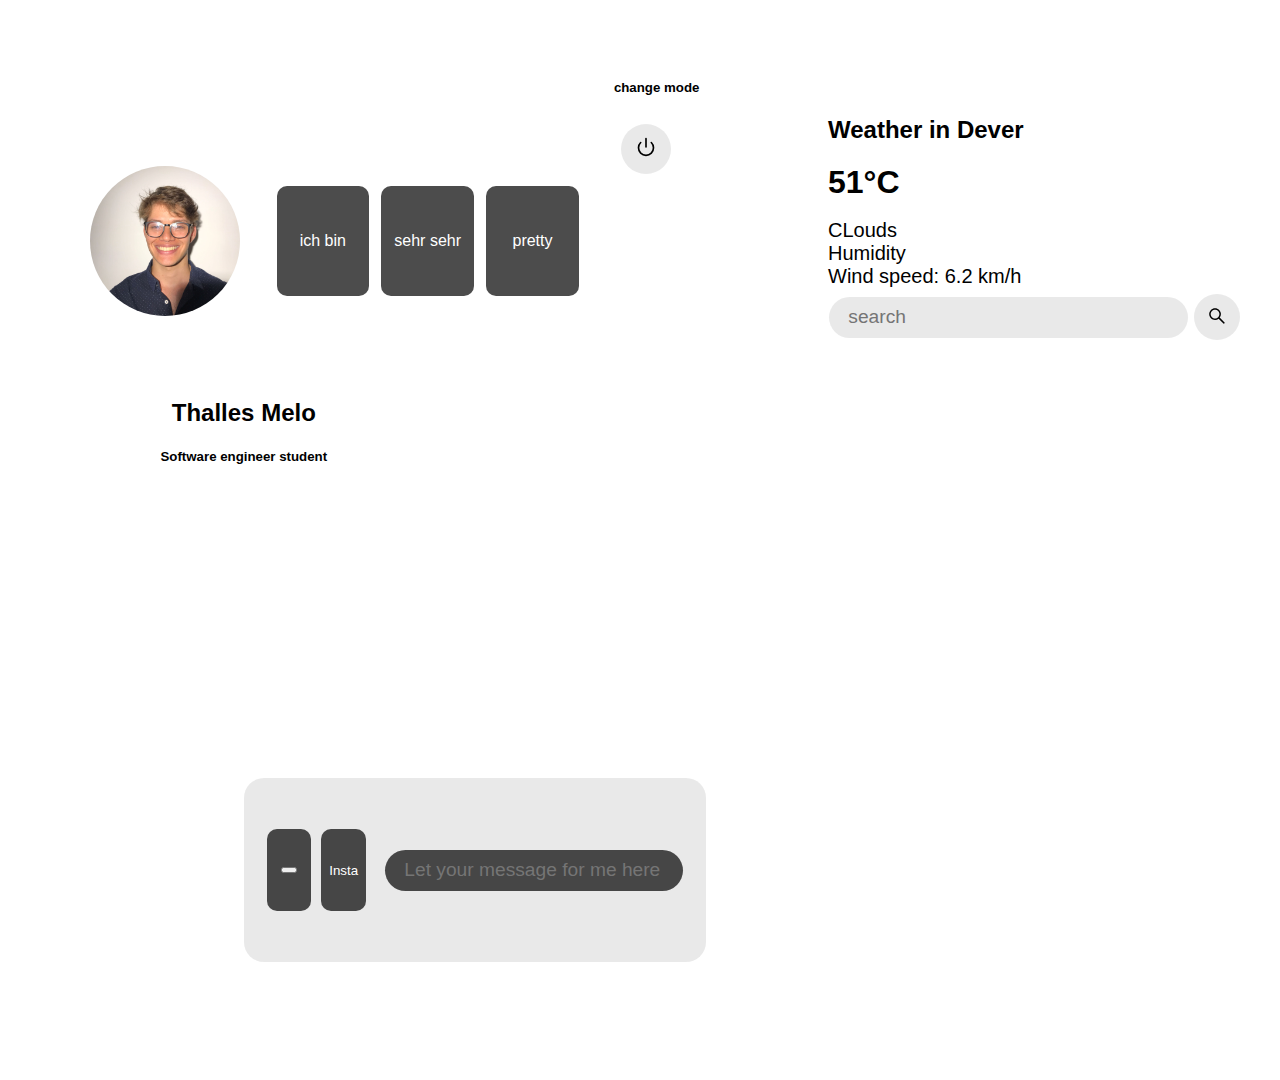
==== cv.html @ ee99df2a "Add files via upload" ====
<!DOCTYPE html>
<html lang="en">
<head>
    <meta charset="UTF-8">
    <meta http-equiv="X-UA-Compatible" content="IE=edge">
    <meta name="viewport" content="width=device-width, initial-scale=1.0">
    <title>Document</title>
    <script src="cv.js" defer></script>
    <link rel="stylesheet" href="cv.css">

</head>
<body>
        <div class="p-box">
            <div class="container" style="width: 100%; height: 100%;">
                <div class="p-power">
                    <h5 class="mode">change mode</h5>
                    <button type="checkbox" class="p-button"><svg stroke="currentColor" fill="none" stroke-width="2" viewBox="0 0 24 24" stroke-linecap="round" stroke-linejoin="round" height="1.5em" width="1.5em" xmlns="http://www.w3.org/2000/svg"><path d="M18.36 6.64a9 9 0 1 1-12.73 0"></path><line x1="12" y1="2" x2="12" y2="12"></line></svg></button>
                </div>
                <div class="container" style="width: 100%; height: 30%; display: flex; align-items: center;">
                    <img src="thalles pic.jpeg" alt="picture" id="p-image">
                    <div class="p-card" style="width: 15%; height: 40%; margin: 1%; display: flex">
                        ich bin
                    </div>
                    <div class="p-card2" style="width: 15%; height: 40%; margin: 1%; display: flex">
                        sehr sehr
                    </div>
                    <div class="p-card3" style="width: 15%; height: 40%; margin: 1%; display: flex;">
                        pretty
                    </div>
                </div>
                <div class="container" style="width: 50%; height: 40%; justify-items: center; justify-content: center; align-items: center;">
                    <h2>Thalles Melo</h2>
                    <h5>Software engineer student</h5>
                </div>
                <div class="container" style="border-radius: 20px; align-items: center; justify-content: center;background-color: #7c7c7c2b;width: 75%;height: 20%; display: flex; float: right; margin-top: 2%;">
                    <div class="p-icon" style="width: 10%; height: 45%; margin-left: 5%; display: flex;">
                        <button>
                        </button>
                    </div>
                    <div class="p-icon2" style="width: 10%; height: 45%; margin: 10px; display: flex;">
                        <button class="insta" onclick=" window.open('http://www.instagram.com/thallepp/','_blank')")> Insta
                        </button>
                    </div>
                    <input type="text" class="p-mess" placeholder="Let your message for me here !!!"></input>
                </div>
            </div>
        </div>
    </div>
    <div class="w-card">
                <div class="w-weather">
                    <h2 class="w-city">Weather in Dever</h2>
                    <h1 class="w-temp">51°C</h1>
                    <img src="" alt="" class="w-icon"/>
                    <div class="w-description">CLouds</div>
                    <div class="w-humidity">Humidity</div>
                    <div class="w-wind">Wind speed: 6.2 km/h</div>
                    <div class="w-search">
                        <input type="text" class="w-search-bar" placeholder="search">
                        <button class="w-button"><svg stroke="currentColor" fill="currentColor" stroke-width="0" viewBox="0 0 1024 1024" height="1.5em" width="1.5em" xmlns="http://www.w3.org/2000/svg"><path d="M909.6 854.5L649.9 594.8C690.2 542.7 712 479 712 412c0-80.2-31.3-155.4-87.9-212.1-56.6-56.7-132-87.9-212.1-87.9s-155.5 31.3-212.1 87.9C143.2 256.5 112 331.8 112 412c0 80.1 31.3 155.5 87.9 212.1C256.5 680.8 331.8 712 412 712c67 0 130.6-21.8 182.7-62l259.7 259.6a8.2 8.2 0 0 0 11.6 0l43.6-43.5a8.2 8.2 0 0 0 0-11.6zM570.4 570.4C528 612.7 471.8 636 412 636s-116-23.3-158.4-65.6C211.3 528 188 471.8 188 412s23.3-116.1 65.6-158.4C296 211.3 352.2 188 412 188s116.1 23.2 158.4 65.6S636 352.2 636 412s-23.3 116.1-65.6 158.4z"></path></svg></button>
                        </div>
        </div>
    </div>
---- cv.css ----
body {
    display: flex;
    height: 120vh;
    margin:0;
    font-family: 'Montserrat', sans-serif;
    background-image: url("https://images.unsplash.com/photo-1503197979108-c824168d51a8?ixlib=rb-1.2.1&ixid=MnwxMjA3fDB8MHxwaG90by1wYWdlfHx8fGVufDB8fHx8&auto=format&fit=crop&w=1633&q=80 1633w") ;
}
body.dark {
    display: flex;
    height: 120vh;
    
    margin:0;
    font-family: 'Montserrat', sans-serif;
    background-image: url("https://images.unsplash.com/photo-1597954874965-17e91acf1492?ixlib=rb-1.2.1&ixid=MnwxMjA3fDB8MHxwaG90by1wYWdlfHx8fGVufDB8fHx8&auto=format&fit=crop&w=1770&q=80 1770w") ;
}
.p-box.dark {   
    display: flex;
    margin-top: 2.5%;
    margin-bottom: 2.5%;
    margin-left: 5%;
    padding: 2%;
    height: 85%;
    width: 50%;
    margin-right: 5%;
    border-radius: 30px;
    background-color: #000000d0;
    color: white;

}
.p-box {
    display: flex;
    margin-top: 2.5%;
    margin-bottom: 2.5%;
    margin-left: 5%;
    padding: 2%;
    height: 85%;
    width: 50%;
    margin-right: 5%;
    border-radius: 30px;
    background-color: #ffffffb2;
    color: black;

}


.w-card.dark {
    background-color: #000000d0;
    color: white;
    padding: 2em;
    border-radius: 30px;
    width: 40%;
    height: 40%;
    max-width: 420px;
    margin-top: 5%;
}
.w-card {
    background-color: #ffffffd0;
    color: black;
    padding: 2em;
    border-radius: 30px;
    width: 40%;
    height: 40%;
    max-width: 420px;
    margin-top: 5%;
}


.w-search {
    display: flex;
    align-items: center;
    justify-content: center;
}

input.w-search-bar {
    border: none;
    outline: none;
    padding: 0.5em 1em;
    border-radius: 24px;
    background: #7c7c7c2b;
    color: black;
    font-family: inherit;
    font-size: 120%;
    width: calc(100% - 100px);
}
input.w-search-bar.dark {
    border: none;
    outline: none;
    padding: 0.5em 1em;
    border-radius: 24px;
    background: #7c7c7c2b;
    color: white;
    font-family: inherit;
    font-size: 120%;
    width: calc(100% - 100px);
}
.p-mess {
    border: none;
    outline: none;
    padding: 0.5em 1em;
    border-radius: 24px;
    background: #000000b3;
    color: white;
    font-family: inherit;
    font-size: 120%;
    width: calc(80% - 100px);
    margin-right: 5%;
    margin-left: 2%;
}
.p-mess.dark {
    border: none;
    outline: none;
    padding: 0.5em 1em;
    border-radius: 24px;
    background: #ffffffc0;
    color: black;
    font-family: inherit;
    font-size: 120%;
    width: calc(80% - 100px);
    margin-right: 5%;
    margin-left: 2%;
}

.w-button {
    margin: 00.5em;
    border-radius: 50%;
    border: none;
    height: 46px;
    width: 46px;
    outline: none;
    background: #7c7c7c2b;
    color: black;
    cursor: pointer;
    transition: 0.5 ease-in-out;
}
.w-button:hover {
    background: #7c7c7c6b;
}
.w-button.dark {
    margin: 00.5em;
    border-radius: 50%;
    border: none;
    height: 46px;
    width: 46px;
    outline: none;
    background: #7c7c7c2b;
    color: white;
    cursor: pointer;
    transition: 0.5 ease-in-out;
}
.w-button.dark:hover {
    background: #7c7c7c6b;
}
.p-card {
    color: white;
    background-color: #000000b3;
    border-radius: 10px;
    justify-content: center;
    align-items: center;
    border-radius: 10px;
}
.p-card.dark {
    color: black;
    background-color: #ffffffc0;
    border-radius: 10px;
    justify-content: center;
    align-items: center;
    border-radius: 10px;
}
.p-card2 {
    color: white;
    background-color: #000000b3;
    border-radius: 10px;
    justify-content: center;
    align-items: center;
    border-radius: 10px;
}
.p-card2.dark {
    color: black;
    background-color: #ffffffc0;
    border-radius: 10px;
    justify-content: center;
    align-items: center;
    border-radius: 10px;
}
.p-card3 {
    color: white;
    background-color: #000000b3;
    border-radius: 10px;
    justify-content: center;
    align-items: center;
    border-radius: 10px;
}
.p-card3.dark {
    color: black;
    background-color: #ffffffc0;
    border-radius: 10px;
    justify-content: center;
    align-items: center;
    border-radius: 10px;
}
.p-icon {
    color: white;
    background-color: #000000b3;
    border-radius: 10px;
    justify-content: center;
    align-items: center;
    border-radius: 10px;
}
.p-icon.dark {
    color: black;
    background-color: #ffffffc0;
    border-radius: 10px;
    justify-content: center;
    align-items: center;
    border-radius: 10px;
}
.p-icon2 {
    color: white;
    background-color: #000000b3;
    border-radius: 10px;
    justify-content: center;
    align-items: center;
    border-radius: 10px;
}
.p-icon2.dark {

    justify-content: center;
    align-items: center;
    border-radius: 10px;
        background: #f09433; 
      background: -moz-linear-gradient(45deg, #f09433 0%, #e6683c 25%, #dc2743 50%, #cc2366 75%, #bc1888 100%); 
      background: -webkit-linear-gradient(45deg, #f09433 0%,#e6683c 25%,#dc2743 50%,#cc2366 75%,#bc1888 100%); 
      background: linear-gradient(45deg, #f09433 0%,#e6683c 25%,#dc2769 50%,#cc239f 75%,#d712a2 100%); 
      filter: progid:DXImageTransform.Microsoft.gradient( startColorstr='#f09433', endColorstr='#bc1888',GradientType=1 );
}
.insta {
    width: 100%;
    height: 100%;
    border: none;
    background: none;
    background-color: none;
    border-color: none;
    color:white
}
.insta:hover {
    justify-content: center;
    align-items: center;
    border-radius: 10px;
    transition: 0.5s;
    background-color: rgba(255, 255, 255, 0.366);
}
.p-power {
    float: right;
    width: 15%;
    height: 5%;
    color:black;
}
.p-power.dark {
    float: right;
    width: 15%;
    height: 5%;
    color:white;
}

.p-button {
    margin: 00.5em;
    border-radius: 50%;
    border: none;
    height: 50px;
    width: 50px;
    outline: none;
    background: #7c7c7c2b;
    color: black;
    cursor: pointer;
    transition: 0.5 ease-in-out;
}
.p-button:hover {
    background: #7c7c7c6b;
}
.p-button.dark {  
    margin: 00.5em;
    border-radius: 50%;
    border: none;
    height: 50px;
    width: 50px;
    outline: none;
    background: #7c7c7c2b;
    color: white;
    cursor: pointer;
    transition: 0.5 ease-in-out;
}
.p-button.dark:hover {
    background: #7c7c7c6b;
}




.w-description {
    font-size: 20px;
}.w-humidity {
    font-size: 20px;
}.w-wind {
    font-size: 20px;
}
.fa {
    padding: 20px;
    font-size: 30px;
    width: 30px;
    text-align: center;
    text-decoration: none;
    border-radius: 50%;
  }

#p-image {
    margin-right: 5%;
    justify-self: left;
    display: flex;
    height: 150px;
    width: 150px;
    border-radius: 50%;
}
h1.w-temp {
    margin: 0px;
}
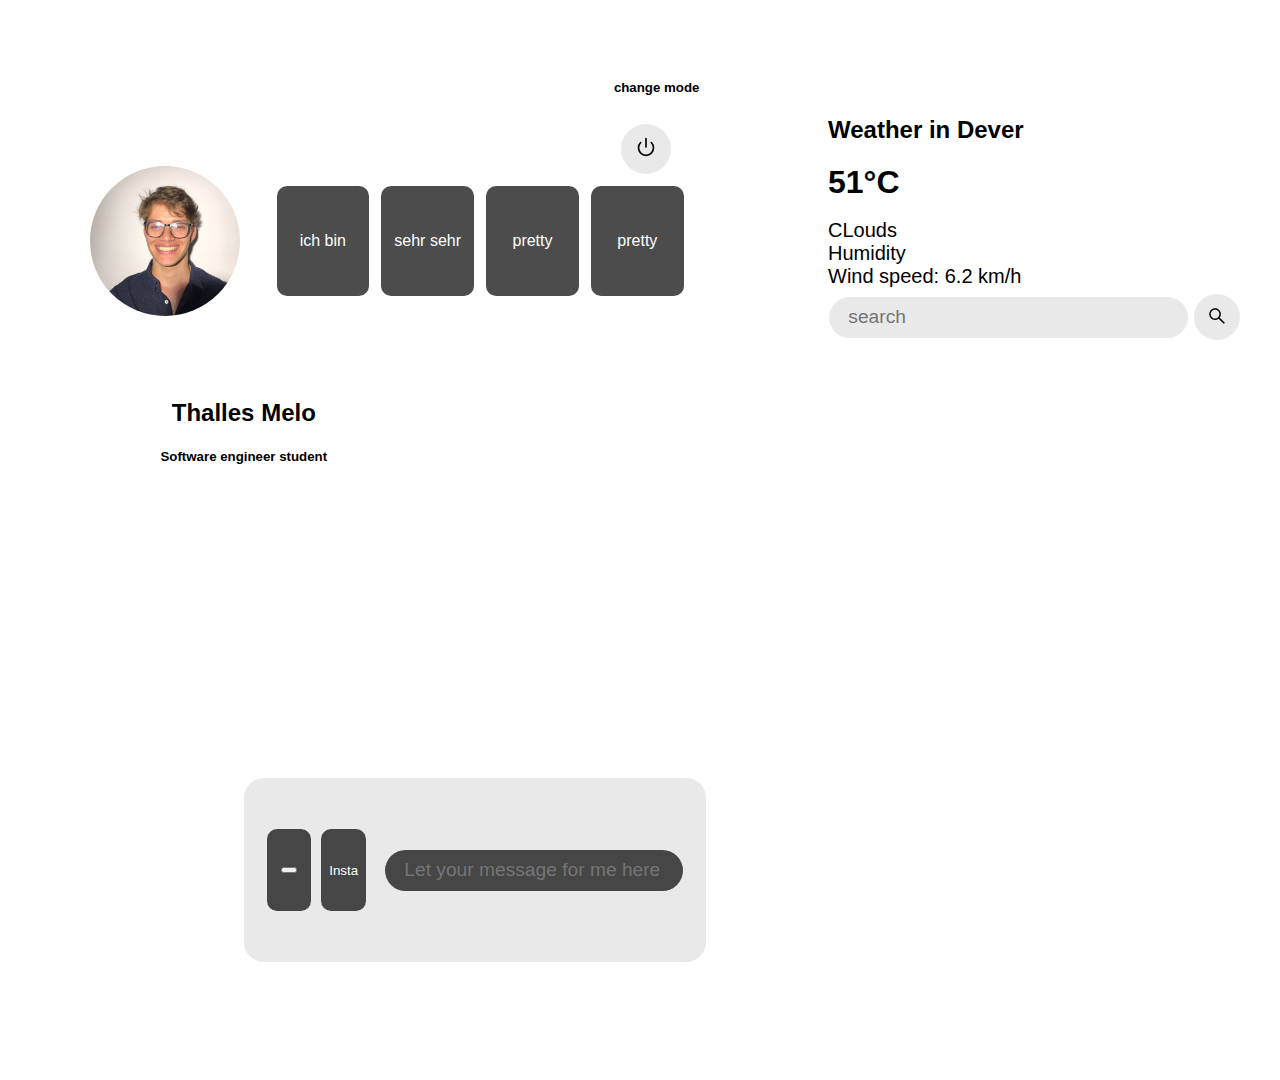
==== commit d02c9597: "main" ====
--- a/cv.html
+++ b/cv.html
@@ -23,6 +23,9 @@
                     </div>
                     <div class="p-card2" style="width: 15%; height: 40%; margin: 1%; display: flex">
                         sehr sehr
+                    </div>
+                    <div class="p-card3" style="width: 15%; height: 40%; margin: 1%; display: flex;">
+                        pretty
                     </div>
                     <div class="p-card3" style="width: 15%; height: 40%; margin: 1%; display: flex;">
                         pretty
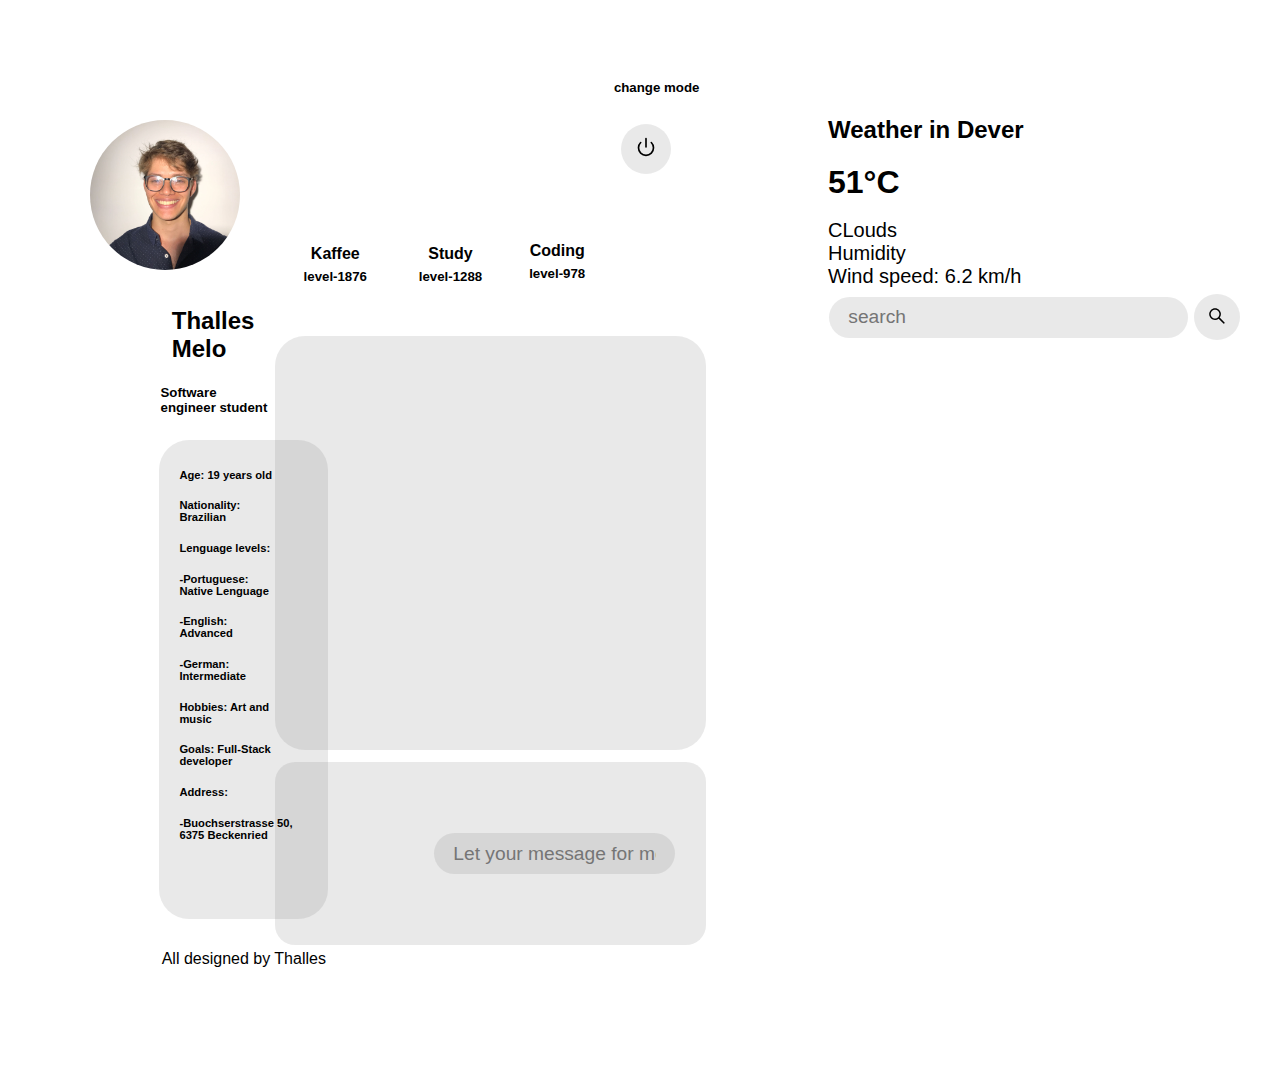
==== commit fe763fa8: "main" ====
--- a/cv.html
+++ b/cv.html
@@ -16,32 +16,62 @@
                     <h5 class="mode">change mode</h5>
                     <button type="checkbox" class="p-button"><svg stroke="currentColor" fill="none" stroke-width="2" viewBox="0 0 24 24" stroke-linecap="round" stroke-linejoin="round" height="1.5em" width="1.5em" xmlns="http://www.w3.org/2000/svg"><path d="M18.36 6.64a9 9 0 1 1-12.73 0"></path><line x1="12" y1="2" x2="12" y2="12"></line></svg></button>
                 </div>
-                <div class="container" style="width: 100%; height: 30%; display: flex; align-items: center;">
+                <div class="container" style="width: 100%; height: 20%; display: flex; align-items: center;">
                     <img src="thalles pic.jpeg" alt="picture" id="p-image">
-                    <div class="p-card" style="width: 15%; height: 40%; margin: 1%; display: flex">
-                        ich bin
+                    <div class="p-card" style="margin: 1%; display: flex;">
+                        <div class="container" style="margin-right: 0%; margin-left:12%; margin-top: 135%;line-height: 1%; justify-content: center; justify-items: center;">
+                            <h4>Kaffee</h4>
+                            <h5>level-1876</h5>
+                        </div>
                     </div>
-                    <div class="p-card2" style="width: 15%; height: 40%; margin: 1%; display: flex">
-                        sehr sehr
+                    <div class="p-card2" style="display: flex; align-items: center;">
+                        <div class="container" style="margin-right: 0%; margin-left:20%; margin-top: 135%;line-height: 1%; justify-content: center; justify-items: center;">
+                            <h4>Study</h4>
+                            <h5>level-1288</h5>
+                        </div>
                     </div>
-                    <div class="p-card3" style="width: 15%; height: 40%; margin: 1%; display: flex;">
-                        pretty
+                    <div class="p-card3" style="display: flex; align-items: center;">
+                        <div class="container" style="margin-right: 0%; margin-left:5%; margin-top: 110%;line-height: 1%; justify-content: center; justify-items: center;">
+                            <h4>Coding</h4>
+                            <h5>level-978</h5>
+                        </div>
                     </div>
-                    <div class="p-card3" style="width: 15%; height: 40%; margin: 1%; display: flex;">
-                        pretty
+                </div>
+                <div class="container" style="background-color: #7c7c7c2b;border-radius: 30px; display: flex; width: 70%;height: 45%; float:right; align-items: center; margin-top: 8%;">
+                    <div class="container" style="margin-right: 10%; margin-left:10%;">
+
+                    </div>
+                    <div class="container" style="margin-right: 10%; margin-left:10%;">
+
+                    </div>
+                    <div class="container" style="margin-right: 10%; margin-left:10%;">
+
                     </div>
                 </div>
                 <div class="container" style="width: 50%; height: 40%; justify-items: center; justify-content: center; align-items: center;">
                     <h2>Thalles Melo</h2>
                     <h5>Software engineer student</h5>
+                    <div class="container" id="info" style="background-color: #7c7c7c2b; width: 45%; border-radius: 30px; height: 125%; margin-top: 8%; padding: 10px; font-size: 13.5px; padding-left: 20px;">
+                        <h5>Age: 19 years old</h5>
+                        <h5>Nationality: Brazilian</h5>
+                        <h5>Lenguage levels:</h5>
+                        <h5>-Portuguese: Native Lenguage</h5>
+                        <h5>-English: Advanced</h5>
+                        <h5>-German: Intermediate</h5>
+                        <h5>Hobbies: Art and music</h5>
+                        <h5>Goals: Full-Stack developer</h5>
+                        <h5>Address:</h5>
+                        <h5>-Buochserstrasse 50, 6375 Beckenried</h5>
+                    </div>
+                    <p style="display: flex;margin-top: 10%;">All designed by Thalles</p>
                 </div>
-                <div class="container" style="border-radius: 20px; align-items: center; justify-content: center;background-color: #7c7c7c2b;width: 75%;height: 20%; display: flex; float: right; margin-top: 2%;">
-                    <div class="p-icon" style="width: 10%; height: 45%; margin-left: 5%; display: flex;">
-                        <button>
+                <div class="container" style="border-radius: 20px; align-items: center; justify-content: center;background-color: #7c7c7c2b;width: 70%;height: 20%; display: flex; float: right; margin-top: 2%;">
+                    <div class="p-icon" style="width: 10%; height: 40%; margin-left: 5%; display: flex;">
+                        <button class="insta" onclick=" window.open('https://github.com/Thallesmel','_blank')")>
                         </button>
                     </div>
-                    <div class="p-icon2" style="width: 10%; height: 45%; margin: 10px; display: flex;">
-                        <button class="insta" onclick=" window.open('http://www.instagram.com/thallepp/','_blank')")> Insta
+                    <div class="p-icon2" style="width: 10%; height: 40%; margin: 10px; display: flex;">
+                        <button class="linkedin" onclick=" window.open('http://www.instagram.com/thallepp/','_blank')")>
                         </button>
                     </div>
                     <input type="text" class="p-mess" placeholder="Let your message for me here !!!"></input>
@@ -50,17 +80,18 @@
         </div>
     </div>
     <div class="w-card">
-                <div class="w-weather">
-                    <h2 class="w-city">Weather in Dever</h2>
-                    <h1 class="w-temp">51°C</h1>
-                    <img src="" alt="" class="w-icon"/>
-                    <div class="w-description">CLouds</div>
-                    <div class="w-humidity">Humidity</div>
-                    <div class="w-wind">Wind speed: 6.2 km/h</div>
-                    <div class="w-search">
-                        <input type="text" class="w-search-bar" placeholder="search">
-                        <button class="w-button"><svg stroke="currentColor" fill="currentColor" stroke-width="0" viewBox="0 0 1024 1024" height="1.5em" width="1.5em" xmlns="http://www.w3.org/2000/svg"><path d="M909.6 854.5L649.9 594.8C690.2 542.7 712 479 712 412c0-80.2-31.3-155.4-87.9-212.1-56.6-56.7-132-87.9-212.1-87.9s-155.5 31.3-212.1 87.9C143.2 256.5 112 331.8 112 412c0 80.1 31.3 155.5 87.9 212.1C256.5 680.8 331.8 712 412 712c67 0 130.6-21.8 182.7-62l259.7 259.6a8.2 8.2 0 0 0 11.6 0l43.6-43.5a8.2 8.2 0 0 0 0-11.6zM570.4 570.4C528 612.7 471.8 636 412 636s-116-23.3-158.4-65.6C211.3 528 188 471.8 188 412s23.3-116.1 65.6-158.4C296 211.3 352.2 188 412 188s116.1 23.2 158.4 65.6S636 352.2 636 412s-23.3 116.1-65.6 158.4z"></path></svg></button>
-                        </div>
+            <div class="w-weather">
+                <h2 class="w-city">Weather in Dever</h2>
+                <h1 class="w-temp">51°C</h1>
+                <img src="" alt="" class="w-icon"/>
+                <div class="w-description">CLouds</div>
+                <div class="w-humidity">Humidity</div>
+                <div class="w-wind">Wind speed: 6.2 km/h</div>
+                <div class="w-search">
+                    <input type="text" class="w-search-bar" placeholder="search">
+                    <button class="w-button"><svg stroke="currentColor" fill="currentColor" stroke-width="0" viewBox="0 0 1024 1024" height="1.5em" width="1.5em" xmlns="http://www.w3.org/2000/svg"><path d="M909.6 854.5L649.9 594.8C690.2 542.7 712 479 712 412c0-80.2-31.3-155.4-87.9-212.1-56.6-56.7-132-87.9-212.1-87.9s-155.5 31.3-212.1 87.9C143.2 256.5 112 331.8 112 412c0 80.1 31.3 155.5 87.9 212.1C256.5 680.8 331.8 712 412 712c67 0 130.6-21.8 182.7-62l259.7 259.6a8.2 8.2 0 0 0 11.6 0l43.6-43.5a8.2 8.2 0 0 0 0-11.6zM570.4 570.4C528 612.7 471.8 636 412 636s-116-23.3-158.4-65.6C211.3 528 188 471.8 188 412s23.3-116.1 65.6-158.4C296 211.3 352.2 188 412 188s116.1 23.2 158.4 65.6S636 352.2 636 412s-23.3 116.1-65.6 158.4z"></path></svg></button>
+            </div>
         </div>
     </div>
+
     --- a/cv.css
+++ b/cv.css
@@ -9,7 +9,6 @@
 body.dark {
     display: flex;
     height: 120vh;
-    
     margin:0;
     font-family: 'Montserrat', sans-serif;
     background-image: url("https://images.unsplash.com/photo-1597954874965-17e91acf1492?ixlib=rb-1.2.1&ixid=MnwxMjA3fDB8MHxwaG90by1wYWdlfHx8fGVufDB8fHx8&auto=format&fit=crop&w=1770&q=80 1770w") ;
@@ -26,10 +25,11 @@
     border-radius: 30px;
     background-color: #000000d0;
     color: white;
+    transition: 0.5s;
 
 }
 .p-box {
-    display: flex;
+
     margin-top: 2.5%;
     margin-bottom: 2.5%;
     margin-left: 5%;
@@ -40,6 +40,7 @@
     border-radius: 30px;
     background-color: #ffffffb2;
     color: black;
+    transition: 0.5s;
 
 }
 
@@ -53,6 +54,8 @@
     height: 40%;
     max-width: 420px;
     margin-top: 5%;
+    transition: 0.5s;
+
 }
 .w-card {
     background-color: #ffffffd0;
@@ -63,6 +66,8 @@
     height: 40%;
     max-width: 420px;
     margin-top: 5%;
+    transition: 0.5s;
+
 }
 
 
@@ -82,6 +87,8 @@
     font-family: inherit;
     font-size: 120%;
     width: calc(100% - 100px);
+    transition: 0.5s;
+
 }
 input.w-search-bar.dark {
     border: none;
@@ -93,32 +100,71 @@
     font-family: inherit;
     font-size: 120%;
     width: calc(100% - 100px);
+    transition: 0.5s;
+
 }
 .p-mess {
+    display: flex;
     border: none;
     outline: none;
     padding: 0.5em 1em;
     border-radius: 24px;
-    background: #000000b3;
+    background: #7c7c7c2b;
     color: white;
     font-family: inherit;
     font-size: 120%;
-    width: calc(80% - 100px);
-    margin-right: 5%;
+    width: calc(70% - 100px);
+    margin-right: 2%;
     margin-left: 2%;
-}
-.p-mess.dark {
+    transition: 0.5s;
+
+}.p-mess:hover {
+    display: flex;
     border: none;
     outline: none;
     padding: 0.5em 1em;
     border-radius: 24px;
-    background: #ffffffc0;
-    color: black;
+    background: #7c7c7c2b;
+    color: white;
     font-family: inherit;
     font-size: 120%;
-    width: calc(80% - 100px);
-    margin-right: 5%;
+    width: calc(70% - 100px);
+    margin-right: 2%;
     margin-left: 2%;
+    transition: 0.5s;
+    transform: scale(1.1);
+}
+.p-mess.dark {
+    display: flex;
+    border: none;
+    outline: none;
+    padding: 0.5em 1em;
+    border-radius: 24px;
+    background: #7c7c7c2b;
+    color: black;
+    font-family: inherit;
+    font-size: 120%;
+    width: calc(70% - 100px);
+    margin-right: 2%;
+    margin-left: 2%;
+    transition: 0.5s;
+}
+.p-mess.dark {
+    display: flex;
+    border: none;
+    outline: none;
+    padding: 0.5em 1em;
+    border-radius: 24px;
+    background: #7c7c7c2b;
+    color: black;
+    font-family: inherit;
+    font-size: 120%;
+    width: calc(70% - 100px);
+    margin-right: 2%;
+    margin-left: 2%;
+    transition: 0.5s;
+    transform: scale(1.1);
+
 }
 
 .w-button {
@@ -152,89 +198,233 @@
     background: #7c7c7c6b;
 }
 .p-card {
-    color: white;
-    background-color: #000000b3;
-    border-radius: 10px;
-    justify-content: center;
-    align-items: center;
-    border-radius: 10px;
+    border-radius: 40%;
+    color: black;
+    justify-content: center;
+    align-items: center;
+    background-image: url("https://www.pngkey.com/png/full/129-1293327_coffee-icon-coffee-cup-flat-icon.png");
+    background-position: center;
+    background-size:contain;
+    background-repeat: no-repeat;
+    width: 17%;
+    height: 72%;    
+    transition: 0.5s;
+
+    
+}
+.p-card:hover {
+    border-radius: 40%;
+    color: black;
+    justify-content: center;
+    align-items: center;
+    background-image: url("https://www.pngkey.com/png/full/129-1293327_coffee-icon-coffee-cup-flat-icon.png");
+    background-position: center;
+    background-size:contain;
+    background-repeat: no-repeat;
+    margin: 2%;
+    transition: 0.5s;
+    width: 14%;
+    height: 72%;
+    background-color: rgba(73, 73, 73, 0.366);
+    border-radius: 50%;
 }
 .p-card.dark {
-    color: black;
-    background-color: #ffffffc0;
-    border-radius: 10px;
-    justify-content: center;
-    align-items: center;
-    border-radius: 10px;
-}
+    border-radius: 40%;
+    color: white;
+    justify-content: center;
+    align-items: center;
+    background-image: url("https://www.pngkey.com/png/full/129-1293327_coffee-icon-coffee-cup-flat-icon.png");
+    background-position: center;
+    background-size:contain;
+    background-repeat: no-repeat;
+    transition: 0.5s;
+    width: 17%;
+    height: 72%;
+}
+.p-card.dark:hover {
+    color: white;
+    justify-content: center;
+    align-items: center;
+    background-image: url("https://www.pngkey.com/png/full/129-1293327_coffee-icon-coffee-cup-flat-icon.png");
+    background-position: center;
+    background-size:contain;
+    background-repeat: no-repeat;
+    margin: 2%;
+    transition: 0.5s;
+    width: 14%;
+    height: 72%;
+    background-color: rgba(255, 255, 255, 0.366);
+    border-radius: 50%;
+}
+
+
 .p-card2 {
-    color: white;
-    background-color: #000000b3;
-    border-radius: 10px;
-    justify-content: center;
-    align-items: center;
-    border-radius: 10px;
+    border-radius: 40%;
+    color: black;
+    justify-content: center;
+    align-items: center;
+    background-image: url("https://cdn-icons.flaticon.com/png/512/1903/premium/1903172.png?token=exp=1655748789~hmac=b3b42fc587ef8ffb04add8de25e7df0b");
+    background-position: center;
+    background-size:contain;
+    background-repeat: no-repeat;
+    transition: 0.5s;
+    width: 17%;
+    height: 72%;
+}
+.p-card2:hover {
+    color: black;
+    justify-content: center;
+    align-items: center;
+    background-image: url("https://cdn-icons.flaticon.com/png/512/1903/premium/1903172.png?token=exp=1655748789~hmac=b3b42fc587ef8ffb04add8de25e7df0b");
+    background-position: center;
+    background-size:contain;
+    background-repeat: no-repeat;
+    margin: 2%;
+    transition: 0.5s;
+    width: 14%;
+    height: 72%;
+    background-color: rgba(73, 73, 73, 0.366);
+    border-radius: 50%;
 }
 .p-card2.dark {
-    color: black;
-    background-color: #ffffffc0;
-    border-radius: 10px;
-    justify-content: center;
-    align-items: center;
-    border-radius: 10px;
+    border-radius: 40%;
+    color: white;
+    justify-content: center;
+    align-items: center;
+    background-image: url("https://cdn-icons.flaticon.com/png/512/1903/premium/1903172.png?token=exp=1655748789~hmac=b3b42fc587ef8ffb04add8de25e7df0b");
+    background-position: center;
+    background-size:contain;
+    background-repeat: no-repeat;
+    transition: 0.5s;
+    width: 17%;
+    height: 72%;
+
+}
+.p-card2.dark:hover {
+    color: white;
+    justify-content: center;
+    align-items: center;
+    border-radius: 10px;
+    background-image: url("https://cdn-icons.flaticon.com/png/512/1903/premium/1903172.png?token=exp=1655748789~hmac=b3b42fc587ef8ffb04add8de25e7df0b");
+    background-position: center;
+    background-size:contain;
+    background-repeat: no-repeat;
+    margin: 2%;
+    transition: 0.5s;
+    width: 14%;
+    height: 72%;
+    background-color: rgba(255, 255, 255, 0.366);
+    border-radius: 50%;
+
 }
 .p-card3 {
-    color: white;
-    background-color: #000000b3;
-    border-radius: 10px;
-    justify-content: center;
-    align-items: center;
-    border-radius: 10px;
+    border-radius: 40%;
+    color: black;
+    justify-content: center;
+    align-items: center;
+    background-image: url("https://cdn-icons-png.flaticon.com/512/1802/1802977.png");
+    background-position: center;
+    background-size:contain;
+    background-repeat: no-repeat;
+    transition: 0.5s;
+    width: 20%;
+    height: 78%;
+
+}
+.p-card3:hover {
+    color: black;
+    justify-content: center;
+    align-items: center;
+    background-image: url("https://cdn-icons-png.flaticon.com/512/1802/1802977.png");
+    background-position: center;
+    background-size:contain;
+    background-repeat: no-repeat;
+    margin: 0%;
+    transition: 0.5s;
+    width: 14%;
+    height: 72%;
+    background-color: rgba(73, 73, 73, 0.366);
+    border-radius: 50%;
+    margin: 2%;
+
 }
 .p-card3.dark {
-    color: black;
-    background-color: #ffffffc0;
-    border-radius: 10px;
-    justify-content: center;
-    align-items: center;
-    border-radius: 10px;
+    border-radius: 40%;
+    color: white;
+    justify-content: center;
+    align-items: center;
+    background-image: url("https://cdn-icons-png.flaticon.com/512/1802/1802977.png");
+    background-position: center;
+    background-size:contain;
+    background-repeat: no-repeat;
+    transition: 0.5s;
+    width: 20%;
+    height: 78%;
+
+}
+.p-card3.dark:hover {
+    color: white;
+    justify-content: center;
+    align-items: center;
+    background-image: url("https://cdn-icons-png.flaticon.com/512/1802/1802977.png");
+    background-position: center;
+    background-size:contain;
+    background-repeat: no-repeat;
+    padding-top: 1%;
+    transition: 0.5s;
+    width: 14%;
+    height: 72%;
+    background-color: rgba(73, 73, 73, 0.366);
+    border-radius: 50%;
+    margin: 2%;
+
 }
 .p-icon {
-    color: white;
-    background-color: #000000b3;
-    border-radius: 10px;
-    justify-content: center;
-    align-items: center;
-    border-radius: 10px;
-}
-.p-icon.dark {
-    color: black;
-    background-color: #ffffffc0;
-    border-radius: 10px;
-    justify-content: center;
-    align-items: center;
-    border-radius: 10px;
-}
+    display: flex;
+    justify-content: center;
+    align-items: center;
+    border-radius: 10px;
+    background-image: url("https://github.githubassets.com/images/modules/logos_page/GitHub-Mark.png");
+    background-position: center;
+    background-size: cover;
+    transition: 0.5s;
+}
+.p-icon:hover {
+    display: flex;
+    justify-content: center;
+    align-items: center;
+    border-radius: 10px;
+    background-image: url("https://github.githubassets.com/images/modules/logos_page/GitHub-Mark.png");
+    background-position: center;
+    background-size: cover;
+    transform: scale(1.2);
+}
+
 .p-icon2 {
-    color: white;
-    background-color: #000000b3;
-    border-radius: 10px;
-    justify-content: center;
-    align-items: center;
-    border-radius: 10px;
-}
-.p-icon2.dark {
-
-    justify-content: center;
-    align-items: center;
-    border-radius: 10px;
-        background: #f09433; 
-      background: -moz-linear-gradient(45deg, #f09433 0%, #e6683c 25%, #dc2743 50%, #cc2366 75%, #bc1888 100%); 
-      background: -webkit-linear-gradient(45deg, #f09433 0%,#e6683c 25%,#dc2743 50%,#cc2366 75%,#bc1888 100%); 
-      background: linear-gradient(45deg, #f09433 0%,#e6683c 25%,#dc2769 50%,#cc239f 75%,#d712a2 100%); 
-      filter: progid:DXImageTransform.Microsoft.gradient( startColorstr='#f09433', endColorstr='#bc1888',GradientType=1 );
-}
+    display: flex;
+    justify-content: center;
+    align-items: center;
+    border-radius: 10px;
+    background-image: url("https://cdn-icons-png.flaticon.com/512/2111/2111463.png");
+    background-position: center;
+    background-size: cover;
+    transition: 0.5s;
+}
+.p-icon2:hover {
+    display: flex;
+    justify-content: center;
+    align-items: center;
+    border-radius: 10px;
+    background-image: url("https://cdn-icons-png.flaticon.com/512/2111/2111463.png");
+    background-position: center;
+    background-size: cover;
+    transform: scale(1.2)
+}
+
 .insta {
+    justify-content: center;
+    align-items: center;
+    display: flex;
     width: 100%;
     height: 100%;
     border: none;
@@ -244,6 +434,25 @@
     color:white
 }
 .insta:hover {
+    justify-content: center;
+    align-items: center;
+    border-radius: 10px;
+    transition: 0.5s;
+    background-color: rgba(255, 255, 255, 0.366);
+}
+.linkedin {
+    justify-content: center;
+    align-items: center;
+    display: flex;
+    width: 100%;
+    height: 100%;
+    border: none;
+    background: none;
+    background-color: none;
+    border-color: none;
+    color:white
+}
+.linkedin:hover {
     justify-content: center;
     align-items: center;
     border-radius: 10px;
@@ -324,3 +533,10 @@
 h1.w-temp {
     margin: 0px;
 }
+
+#info {
+    transition: 0.5s;
+}
+#info:hover {
+    transform: scale(1.1);
+}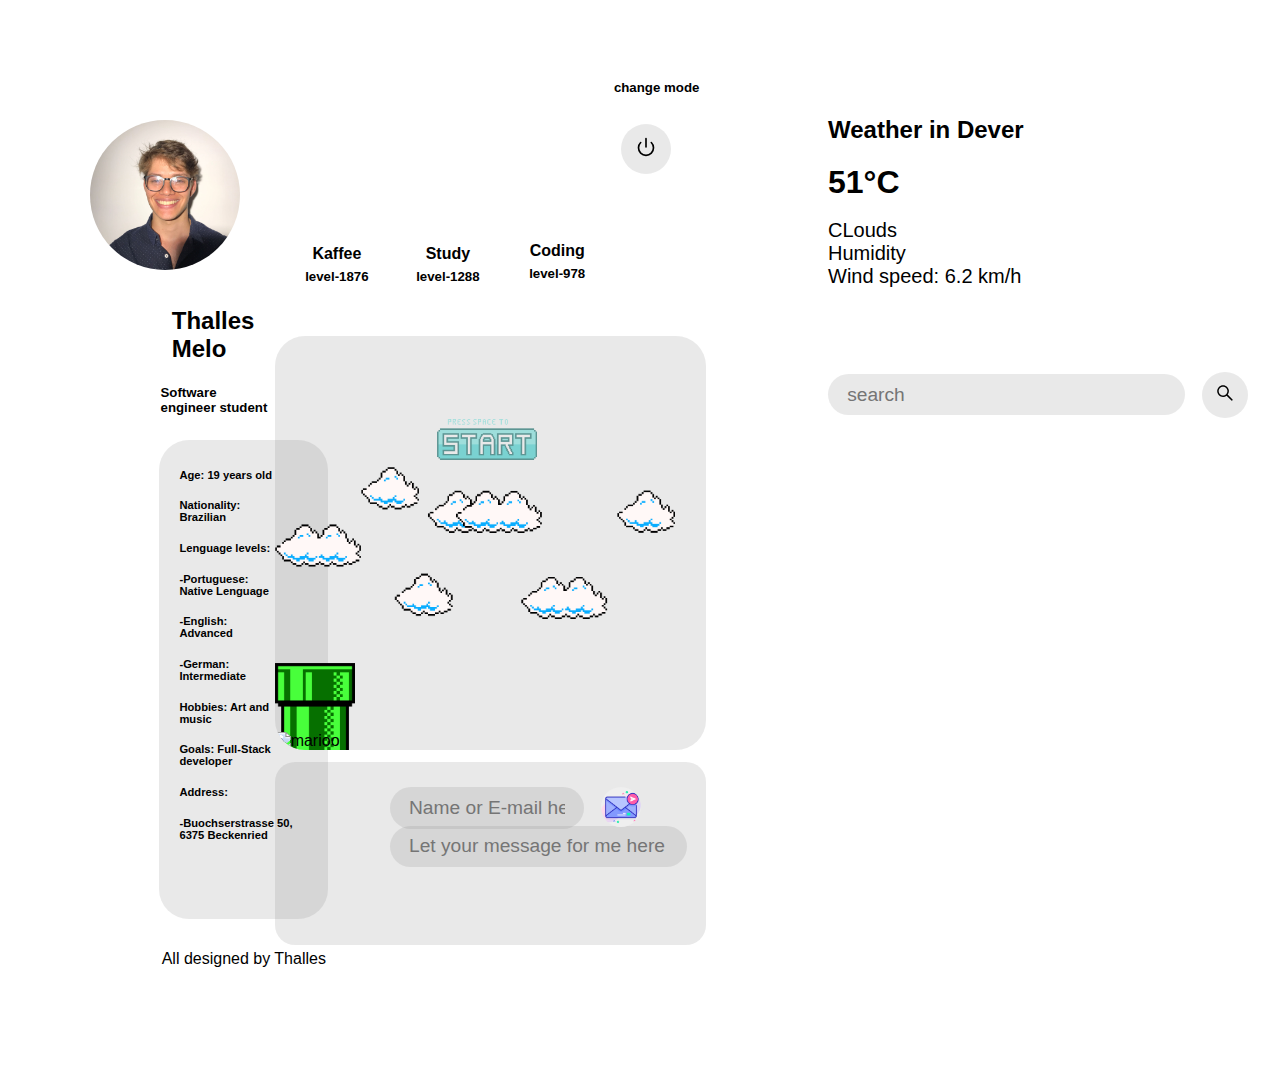
==== commit 70db3f2b: "main" ====
--- a/cv.html
+++ b/cv.html
@@ -19,13 +19,13 @@
                 <div class="container" style="width: 100%; height: 20%; display: flex; align-items: center;">
                     <img src="thalles pic.jpeg" alt="picture" id="p-image">
                     <div class="p-card" style="margin: 1%; display: flex;">
-                        <div class="container" style="margin-right: 0%; margin-left:12%; margin-top: 135%;line-height: 1%; justify-content: center; justify-items: center;">
+                        <div class="container" style="margin-right: 0%; margin-left:15%; margin-top: 135%;line-height: 1%; justify-content: center; justify-items: center;">
                             <h4>Kaffee</h4>
                             <h5>level-1876</h5>
                         </div>
                     </div>
                     <div class="p-card2" style="display: flex; align-items: center;">
-                        <div class="container" style="margin-right: 0%; margin-left:20%; margin-top: 135%;line-height: 1%; justify-content: center; justify-items: center;">
+                        <div class="container" style="margin-right: 0%; margin-left:15%; margin-top: 135%;line-height: 1%; justify-content: center; justify-items: center;">
                             <h4>Study</h4>
                             <h5>level-1288</h5>
                         </div>
@@ -37,16 +37,11 @@
                         </div>
                     </div>
                 </div>
-                <div class="container" style="background-color: #7c7c7c2b;border-radius: 30px; display: flex; width: 70%;height: 45%; float:right; align-items: center; margin-top: 8%;">
-                    <div class="container" style="margin-right: 10%; margin-left:10%;">
-
-                    </div>
-                    <div class="container" style="margin-right: 10%; margin-left:10%;">
-
-                    </div>
-                    <div class="container" style="margin-right: 10%; margin-left:10%;">
-
-                    </div>
+                <div class="game-board">
+                    <img src="/mario pics/Daco_2398008.png" alt="clouds" class="start-mario" onclick="startMario()">
+                    <img src="/mario pics/pinpng.com-mario-sprite-png-1607688.png" alt="clouds" class="clouds">
+                    <img src="/mario pics/PngItem_3784225.png" class="pipe" alt="mario-pipe">
+                    <img src="https://gamerview.uai.com.br/wp-content/uploads/2019/12/mario-gif.gif" class="mario" alt="marioo">
                 </div>
                 <div class="container" style="width: 50%; height: 40%; justify-items: center; justify-content: center; align-items: center;">
                     <h2>Thalles Melo</h2>
@@ -65,16 +60,20 @@
                     </div>
                     <p style="display: flex;margin-top: 10%;">All designed by Thalles</p>
                 </div>
-                <div class="container" style="border-radius: 20px; align-items: center; justify-content: center;background-color: #7c7c7c2b;width: 70%;height: 20%; display: flex; float: right; margin-top: 2%;">
-                    <div class="p-icon" style="width: 10%; height: 40%; margin-left: 5%; display: flex;">
+                <div class="container" style="border-radius: 20px; align-items: center; justify-content: center;background-color: #7c7c7c2b;width: 70%;height: 20%; float: right; margin-top: 2%;">
+                    <div class="p-icon">
                         <button class="insta" onclick=" window.open('https://github.com/Thallesmel','_blank')")>
                         </button>
                     </div>
-                    <div class="p-icon2" style="width: 10%; height: 40%; margin: 10px; display: flex;">
+                    <div class="p-icon2">
                         <button class="linkedin" onclick=" window.open('http://www.instagram.com/thallepp/','_blank')")>
                         </button>
                     </div>
-                    <input type="text" class="p-mess" placeholder="Let your message for me here !!!"></input>
+                        <form>
+                            <input type="text" class="p-name" name="name" placeholder="Name or E-mail here!"></input>
+                            <input type="text" class="p-mess" name="message" placeholder="Let your message for me here !!!"></input>
+                            <button class="s-button"></button>
+                        </form>
                 </div>
             </div>
         </div>
--- a/cv.css
+++ b/cv.css
@@ -5,6 +5,8 @@
     margin:0;
     font-family: 'Montserrat', sans-serif;
     background-image: url("https://images.unsplash.com/photo-1503197979108-c824168d51a8?ixlib=rb-1.2.1&ixid=MnwxMjA3fDB8MHxwaG90by1wYWdlfHx8fGVufDB8fHx8&auto=format&fit=crop&w=1633&q=80 1633w") ;
+    background-repeat: no-repeat;
+    background-position: center;
 }
 body.dark {
     display: flex;
@@ -12,6 +14,9 @@
     margin:0;
     font-family: 'Montserrat', sans-serif;
     background-image: url("https://images.unsplash.com/photo-1597954874965-17e91acf1492?ixlib=rb-1.2.1&ixid=MnwxMjA3fDB8MHxwaG90by1wYWdlfHx8fGVufDB8fHx8&auto=format&fit=crop&w=1770&q=80 1770w") ;
+    background-repeat: no-repeat;
+    background-position: center;
+    
 }
 .p-box.dark {   
     display: flex;
@@ -78,6 +83,7 @@
 }
 
 input.w-search-bar {
+    margin-top: 20%;
     border: none;
     outline: none;
     padding: 0.5em 1em;
@@ -91,6 +97,7 @@
 
 }
 input.w-search-bar.dark {
+    margin-top: 20%;
     border: none;
     outline: none;
     padding: 0.5em 1em;
@@ -103,72 +110,146 @@
     transition: 0.5s;
 
 }
+input.w-search-bar:hover {
+    transform: scale(1.1);
+
+}
+input.w-search-bar.dark:hover {
+    transform: scale(1.1);
+
+}
+.p-name {
+    position: absolute;
+    border: none;
+    outline: none;
+    padding: 0.5em 1em;
+    border-radius: 24px;
+    background: #7c7c7c2b;
+    color: black;
+    font-family: inherit;
+    font-size: 120%;
+    width: calc(20% - 100px);
+    margin-right: 1%;
+    margin-top: 2%;
+    margin-left: 9%;
+    transition: 0.5s;
+
+}
+.p-name.on {
+    position: absolute;
+    border: none;
+    outline: none;
+    padding: 0.5em 1em;
+    border-radius: 24px;
+    background: #7c7c7c2b;
+    color: black;
+    font-family: inherit;
+    font-size: 120%;
+    width: calc(20% - 100px);
+    margin-right: 1%;
+    margin-top: 2%;
+    margin-left: 9%;
+    transition: 0.5s;
+    animation: colors1 0.5s linear;
+}
+@keyframes colors1 {
+    0% {
+        background: #7c7c7c2b;
+    }
+    50% {
+        background: #34020260;
+    }
+    100% {
+        background: #7c7c7c2b;
+    }
+}
+
+.p-name:hover {
+    transform: scale(1.1);
+}
+.p-name.dark {
+    position: absolute;
+    border: none;
+    outline: none;
+    padding: 0.5em 1em;
+    border-radius: 24px;
+    background: #7c7c7c2b;
+    color: white;
+    font-family: inherit;
+    font-size: 120%;
+    width: calc(20% - 100px);
+    margin-right: 1%;
+    margin-top: 2%;
+    margin-left: 9%;
+    transition: 0.5s;
+}
+.p-name.dark:hover {
+    transform: scale(1.1);
+
+}
+
 .p-mess {
-    display: flex;
-    border: none;
-    outline: none;
-    padding: 0.5em 1em;
-    border-radius: 24px;
-    background: #7c7c7c2b;
-    color: white;
-    font-family: inherit;
-    font-size: 120%;
-    width: calc(70% - 100px);
-    margin-right: 2%;
-    margin-left: 2%;
-    transition: 0.5s;
-
-}.p-mess:hover {
-    display: flex;
-    border: none;
-    outline: none;
-    padding: 0.5em 1em;
-    border-radius: 24px;
-    background: #7c7c7c2b;
-    color: white;
-    font-family: inherit;
-    font-size: 120%;
-    width: calc(70% - 100px);
-    margin-right: 2%;
-    margin-left: 2%;
-    transition: 0.5s;
+    position: absolute;
+    border: none;
+    outline: none;
+    padding: 0.5em 1em;
+    border-radius: 24px;
+    background: #7c7c7c2b;
+    color: black;
+    font-family: inherit;
+    font-size: 120%;
+    width: calc(28% - 100px);
+    margin-right: 1%;
+    margin-top: 5%;
+    margin-left: 9%;
+    transition: 0.5s;
+
+}
+.p-mess.on {
+    position: absolute;
+    border: none;
+    outline: none;
+    padding: 0.5em 1em;
+    border-radius: 24px;
+    background: #7c7c7c2b;
+    color: black;
+    font-family: inherit;
+    font-size: 120%;
+    width: calc(28% - 100px);
+    margin-right: 1%;
+    margin-top: 5%;
+    margin-left: 9%;
+    transition: 0.5s;
+    animation: colors1 0.5s linear;
+}
+.p-mess:hover {
     transform: scale(1.1);
 }
 .p-mess.dark {
-    display: flex;
-    border: none;
-    outline: none;
-    padding: 0.5em 1em;
-    border-radius: 24px;
-    background: #7c7c7c2b;
-    color: black;
-    font-family: inherit;
-    font-size: 120%;
-    width: calc(70% - 100px);
-    margin-right: 2%;
-    margin-left: 2%;
-    transition: 0.5s;
-}
-.p-mess.dark {
-    display: flex;
-    border: none;
-    outline: none;
-    padding: 0.5em 1em;
-    border-radius: 24px;
-    background: #7c7c7c2b;
-    color: black;
-    font-family: inherit;
-    font-size: 120%;
-    width: calc(70% - 100px);
-    margin-right: 2%;
-    margin-left: 2%;
-    transition: 0.5s;
-    transform: scale(1.1);
-
-}
+    position: absolute;
+    border: none;
+    outline: none;
+    padding: 0.5em 1em;
+    border-radius: 24px;
+    background: #7c7c7c2b;
+    color: white;
+    font-family: inherit;
+    font-size: 120%;
+    width: calc(28% - 100px);
+    margin-right: 1%;
+    margin-top: 5%;
+    margin-left: 9%;
+    transition: 0.5s;
+}
+.p-mess.dark:hover {
+    transform: scale(1.1);
+
+}
+
 
 .w-button {
-    margin: 00.5em;
+    margin-top: 20%;
+    margin-left: 4%;
     border-radius: 50%;
     border: none;
     height: 46px;
@@ -183,7 +264,8 @@
     background: #7c7c7c6b;
 }
 .w-button.dark {
-    margin: 00.5em;
+    margin-top: 20%;
+    margin-left: 4%;
     border-radius: 50%;
     border: none;
     height: 46px;
@@ -197,6 +279,45 @@
 .w-button.dark:hover {
     background: #7c7c7c6b;
 }
+.s-button {
+    position: absolute;
+    margin-top: 2%;
+    margin-left: 25.5%;
+    border-radius: 50%;
+    border: none;
+    height: 40px;
+    width: 40px;
+    outline: none;
+    background-image: url(/others/message.png);
+    background-color: none;
+    background-position:center;
+    background-size: contain;
+    background-repeat: no-repeat;
+    cursor: pointer;
+    transition: 0.2s ease-in-out;
+}
+.s-button:hover {
+    transform: scale(1.2);
+}
+.s-button.on {
+    position: absolute;
+    margin-top: 2%;
+    margin-left: 25.5%;
+    border-radius: 50%;
+    border: none;
+    height: 40px;
+    width: 40px;
+    outline: none;
+    background-image: url(/others/reload.png);
+    background-color: none;
+    background-position:center;
+    background-size: contain;
+    background-repeat: no-repeat;
+    cursor: pointer;
+    transition: 0.5s;
+    animation: load-animation 0.5s infinite linear;
+}
+
 .p-card {
     border-radius: 40%;
     color: black;
@@ -213,20 +334,8 @@
     
 }
 .p-card:hover {
-    border-radius: 40%;
-    color: black;
-    justify-content: center;
-    align-items: center;
-    background-image: url("https://www.pngkey.com/png/full/129-1293327_coffee-icon-coffee-cup-flat-icon.png");
-    background-position: center;
-    background-size:contain;
-    background-repeat: no-repeat;
-    margin: 2%;
-    transition: 0.5s;
-    width: 14%;
-    height: 72%;
-    background-color: rgba(73, 73, 73, 0.366);
-    border-radius: 50%;
+    transform: scale(1.1);
+
 }
 .p-card.dark {
     border-radius: 40%;
@@ -242,19 +351,8 @@
     height: 72%;
 }
 .p-card.dark:hover {
-    color: white;
-    justify-content: center;
-    align-items: center;
-    background-image: url("https://www.pngkey.com/png/full/129-1293327_coffee-icon-coffee-cup-flat-icon.png");
-    background-position: center;
-    background-size:contain;
-    background-repeat: no-repeat;
-    margin: 2%;
-    transition: 0.5s;
-    width: 14%;
-    height: 72%;
-    background-color: rgba(255, 255, 255, 0.366);
-    border-radius: 50%;
+    transform: scale(1.1);
+
 }
 
 
@@ -272,19 +370,8 @@
     height: 72%;
 }
 .p-card2:hover {
-    color: black;
-    justify-content: center;
-    align-items: center;
-    background-image: url("https://cdn-icons.flaticon.com/png/512/1903/premium/1903172.png?token=exp=1655748789~hmac=b3b42fc587ef8ffb04add8de25e7df0b");
-    background-position: center;
-    background-size:contain;
-    background-repeat: no-repeat;
-    margin: 2%;
-    transition: 0.5s;
-    width: 14%;
-    height: 72%;
-    background-color: rgba(73, 73, 73, 0.366);
-    border-radius: 50%;
+    transform: scale(1.1);
+
 }
 .p-card2.dark {
     border-radius: 40%;
@@ -301,20 +388,7 @@
 
 }
 .p-card2.dark:hover {
-    color: white;
-    justify-content: center;
-    align-items: center;
-    border-radius: 10px;
-    background-image: url("https://cdn-icons.flaticon.com/png/512/1903/premium/1903172.png?token=exp=1655748789~hmac=b3b42fc587ef8ffb04add8de25e7df0b");
-    background-position: center;
-    background-size:contain;
-    background-repeat: no-repeat;
-    margin: 2%;
-    transition: 0.5s;
-    width: 14%;
-    height: 72%;
-    background-color: rgba(255, 255, 255, 0.366);
-    border-radius: 50%;
+transform: scale(1.1);
 
 }
 .p-card3 {
@@ -332,21 +406,7 @@
 
 }
 .p-card3:hover {
-    color: black;
-    justify-content: center;
-    align-items: center;
-    background-image: url("https://cdn-icons-png.flaticon.com/512/1802/1802977.png");
-    background-position: center;
-    background-size:contain;
-    background-repeat: no-repeat;
-    margin: 0%;
-    transition: 0.5s;
-    width: 14%;
-    height: 72%;
-    background-color: rgba(73, 73, 73, 0.366);
-    border-radius: 50%;
-    margin: 2%;
-
+    transform: scale(1.1);
 }
 .p-card3.dark {
     border-radius: 40%;
@@ -363,24 +423,15 @@
 
 }
 .p-card3.dark:hover {
-    color: white;
-    justify-content: center;
-    align-items: center;
-    background-image: url("https://cdn-icons-png.flaticon.com/512/1802/1802977.png");
-    background-position: center;
-    background-size:contain;
-    background-repeat: no-repeat;
-    padding-top: 1%;
-    transition: 0.5s;
-    width: 14%;
-    height: 72%;
-    background-color: rgba(73, 73, 73, 0.366);
-    border-radius: 50%;
-    margin: 2%;
+transform: scale(1.1);
 
 }
 .p-icon {
-    display: flex;
+    margin-left: 5%;
+    margin-top: 3%;
+    width: 3%;
+    height: 7%;
+    position: absolute;
     justify-content: center;
     align-items: center;
     border-radius: 10px;
@@ -390,18 +441,15 @@
     transition: 0.5s;
 }
 .p-icon:hover {
-    display: flex;
-    justify-content: center;
-    align-items: center;
-    border-radius: 10px;
-    background-image: url("https://github.githubassets.com/images/modules/logos_page/GitHub-Mark.png");
-    background-position: center;
-    background-size: cover;
     transform: scale(1.2);
 }
 
 .p-icon2 {
-    display: flex;
+    margin-left: 1%;
+    margin-top: 3%;
+    width: 3%;
+    height: 7%;
+    position:absolute;
     justify-content: center;
     align-items: center;
     border-radius: 10px;
@@ -411,13 +459,6 @@
     transition: 0.5s;
 }
 .p-icon2:hover {
-    display: flex;
-    justify-content: center;
-    align-items: center;
-    border-radius: 10px;
-    background-image: url("https://cdn-icons-png.flaticon.com/512/2111/2111463.png");
-    background-position: center;
-    background-size: cover;
     transform: scale(1.2)
 }
 
@@ -434,11 +475,9 @@
     color:white
 }
 .insta:hover {
-    justify-content: center;
-    align-items: center;
     border-radius: 10px;
     transition: 0.5s;
-    background-color: rgba(255, 255, 255, 0.366);
+    background-color: rgba(255, 255, 255, 0.214);
 }
 .linkedin {
     justify-content: center;
@@ -453,11 +492,9 @@
     color:white
 }
 .linkedin:hover {
-    justify-content: center;
-    align-items: center;
     border-radius: 10px;
     transition: 0.5s;
-    background-color: rgba(255, 255, 255, 0.366);
+    background-color: rgba(255, 255, 255, 0.214);
 }
 .p-power {
     float: right;
@@ -482,10 +519,11 @@
     background: #7c7c7c2b;
     color: black;
     cursor: pointer;
-    transition: 0.5 ease-in-out;
+    transition: 0.7 ease-in-out;
 }
 .p-button:hover {
     background: #7c7c7c6b;
+    transform: scale(1.1);
 }
 .p-button.dark {  
     margin: 00.5em;
@@ -502,8 +540,6 @@
 .p-button.dark:hover {
     background: #7c7c7c6b;
 }
-
-
 
 
 .w-description {
@@ -539,4 +575,86 @@
 }
 #info:hover {
     transform: scale(1.1);
+}
+.game-board {
+    position: relative;
+    overflow: hidden;
+    background-color: #7c7c7c2b;
+    border-radius: 30px;
+    display: flex;
+    width: 70%;
+    height: 45%;
+    float:right;
+    align-items: center;
+    margin-top: 8%;
+    transition: 0.5s;
+}
+
+.mario {
+    width: 130px;
+    position: absolute;
+    bottom: 0%;
+}
+.jump {
+    animation: jump 500ms ease-out;
+}
+.pipe {
+    width: 80px;
+    position: absolute;
+    bottom: 0%;
+    animation: pipe-animation 1.5s infinite linear;
+}
+.clouds{
+    position: absolute;
+    width: 400px;
+    animation: clouds-animation 20s infinite linear;
+}
+.start-mario {
+    bottom: 70%;
+    left: 37.5%;
+    position: absolute;
+    float: center;
+    width: 100px;
+}
+.start-mario:hover {
+    transform: scale(1.2);
+}
+@keyframes clouds-animation {
+    from {
+        right: -400px;
+    }
+    to {
+        right: 100%;
+    }
+}
+@keyframes load-animation {
+    from {
+        transform: rotate(0deg);
+    }
+    to {
+        transform: rotate(360deg);
+    }
+}
+
+@keyframes pipe-animation {
+    from {
+        right: -80px;
+    }
+    to {
+        right: 100%;
+    }
+}
+@keyframes jump {
+    0% {
+        bottom: 0%;
+    }
+    50% {
+        bottom:200px;
+    }
+    65% {
+        bottom:200px;
+    }
+    100% {
+        bottom: 0%;
+    }
 }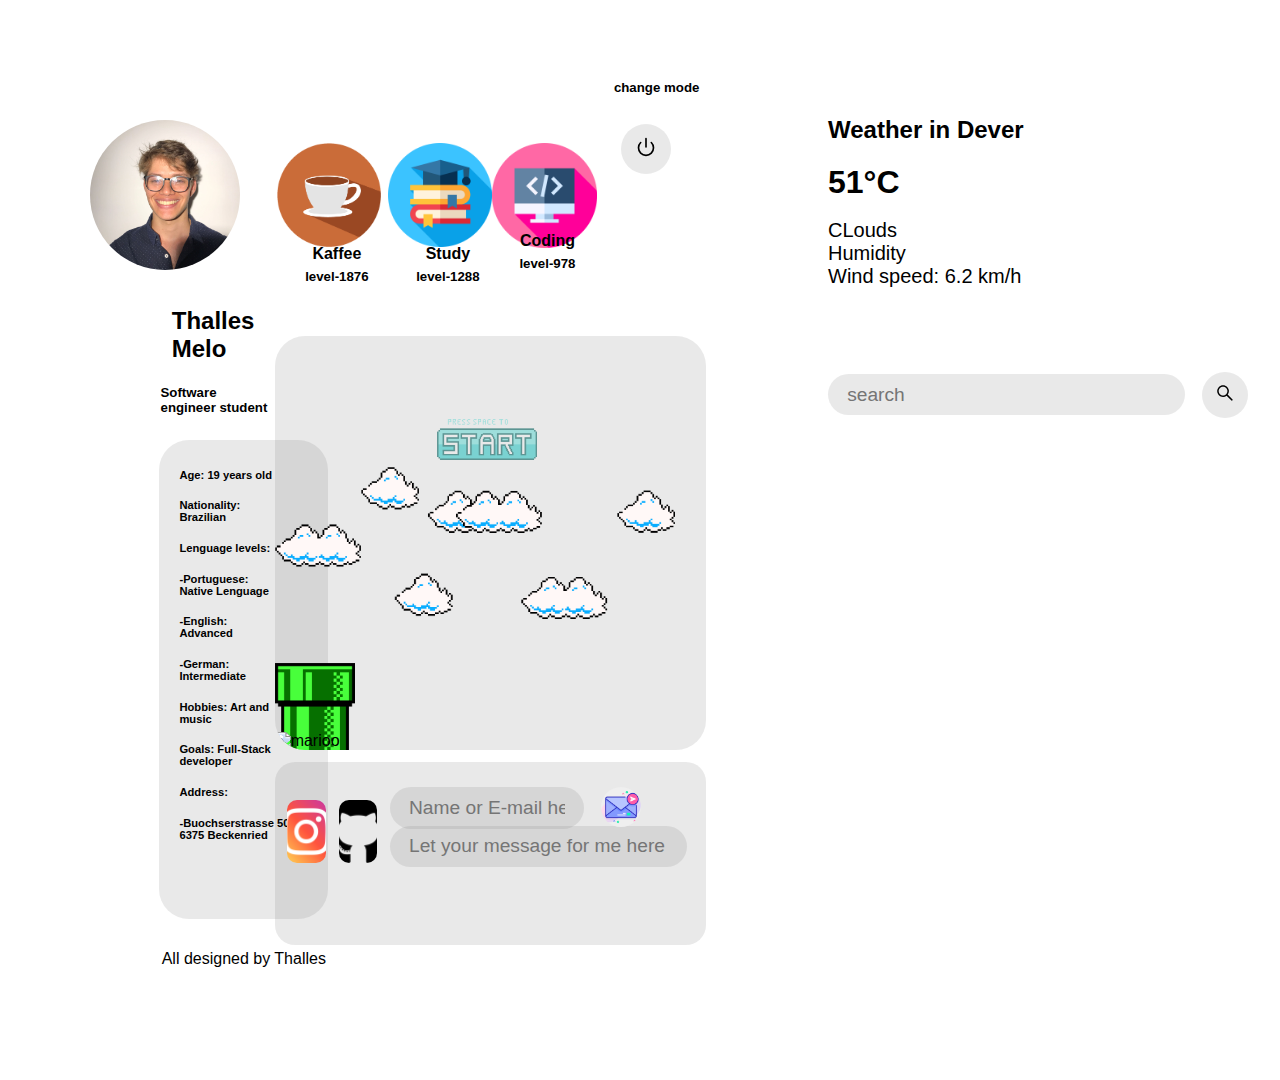
==== commit a0503528: "main" ====
--- a/cv.html
+++ b/cv.html
@@ -38,9 +38,9 @@
                     </div>
                 </div>
                 <div class="game-board">
-                    <img src="/mario pics/Daco_2398008.png" alt="clouds" class="start-mario" onclick="startMario()">
-                    <img src="/mario pics/pinpng.com-mario-sprite-png-1607688.png" alt="clouds" class="clouds">
-                    <img src="/mario pics/PngItem_3784225.png" class="pipe" alt="mario-pipe">
+                    <img src="Daco_2398008.png" alt="clouds" class="start-mario" onclick="startMario()">
+                    <img src="pinpng.com-mario-sprite-png-1607688.png" alt="clouds" class="clouds">
+                    <img src="PngItem_3784225.png" class="pipe" alt="mario-pipe">
                     <img src="https://gamerview.uai.com.br/wp-content/uploads/2019/12/mario-gif.gif" class="mario" alt="marioo">
                 </div>
                 <div class="container" style="width: 50%; height: 40%; justify-items: center; justify-content: center; align-items: center;">
--- a/cv.css
+++ b/cv.css
@@ -96,6 +96,21 @@
     transition: 0.5s;
 
 }
+input.w-search-bar.on {
+    margin-top: 20%;
+    border: none;
+    outline: none;
+    padding: 0.5em 1em;
+    border-radius: 24px;
+    background: #7c7c7c2b;
+    color: black;
+    font-family: inherit;
+    font-size: 120%;
+    width: calc(100% - 100px);
+    transition: 0.5s;
+    animation: colors1 0.5s linear;
+
+}
 input.w-search-bar.dark {
     margin-top: 20%;
     border: none;
@@ -288,7 +303,7 @@
     height: 40px;
     width: 40px;
     outline: none;
-    background-image: url(/others/message.png);
+    background-image: url(message.png);
     background-color: none;
     background-position:center;
     background-size: contain;
@@ -308,7 +323,7 @@
     height: 40px;
     width: 40px;
     outline: none;
-    background-image: url(/others/reload.png);
+    background-image: url(reload.png);
     background-color: none;
     background-position:center;
     background-size: contain;
@@ -323,7 +338,7 @@
     color: black;
     justify-content: center;
     align-items: center;
-    background-image: url("https://www.pngkey.com/png/full/129-1293327_coffee-icon-coffee-cup-flat-icon.png");
+    background-image: url("pngkey.com-coffee-icon-png-1293327.png");
     background-position: center;
     background-size:contain;
     background-repeat: no-repeat;
@@ -342,7 +357,7 @@
     color: white;
     justify-content: center;
     align-items: center;
-    background-image: url("https://www.pngkey.com/png/full/129-1293327_coffee-icon-coffee-cup-flat-icon.png");
+    background-image: url("pngkey.com-coffee-icon-png-1293327.png");
     background-position: center;
     background-size:contain;
     background-repeat: no-repeat;
@@ -361,7 +376,7 @@
     color: black;
     justify-content: center;
     align-items: center;
-    background-image: url("https://cdn-icons.flaticon.com/png/512/1903/premium/1903172.png?token=exp=1655748789~hmac=b3b42fc587ef8ffb04add8de25e7df0b");
+    background-image: url("studying.png");
     background-position: center;
     background-size:contain;
     background-repeat: no-repeat;
@@ -378,7 +393,7 @@
     color: white;
     justify-content: center;
     align-items: center;
-    background-image: url("https://cdn-icons.flaticon.com/png/512/1903/premium/1903172.png?token=exp=1655748789~hmac=b3b42fc587ef8ffb04add8de25e7df0b");
+    background-image: url("studying.png");
     background-position: center;
     background-size:contain;
     background-repeat: no-repeat;
@@ -396,14 +411,13 @@
     color: black;
     justify-content: center;
     align-items: center;
-    background-image: url("https://cdn-icons-png.flaticon.com/512/1802/1802977.png");
+    background-image: url("programming.png");
     background-position: center;
     background-size:contain;
     background-repeat: no-repeat;
     transition: 0.5s;
-    width: 20%;
-    height: 78%;
-
+    width: 17%;
+    height: 72%;
 }
 .p-card3:hover {
     transform: scale(1.1);
@@ -413,13 +427,13 @@
     color: white;
     justify-content: center;
     align-items: center;
-    background-image: url("https://cdn-icons-png.flaticon.com/512/1802/1802977.png");
+    background-image: url("programming.png");
     background-position: center;
     background-size:contain;
     background-repeat: no-repeat;
     transition: 0.5s;
-    width: 20%;
-    height: 78%;
+    width: 17%;
+    height: 72%;
 
 }
 .p-card3.dark:hover {
@@ -435,7 +449,7 @@
     justify-content: center;
     align-items: center;
     border-radius: 10px;
-    background-image: url("https://github.githubassets.com/images/modules/logos_page/GitHub-Mark.png");
+    background-image: url("placa-do-github.png");
     background-position: center;
     background-size: cover;
     transition: 0.5s;
@@ -453,7 +467,7 @@
     justify-content: center;
     align-items: center;
     border-radius: 10px;
-    background-image: url("https://cdn-icons-png.flaticon.com/512/2111/2111463.png");
+    background-image: url("instagram.png");
     background-position: center;
     background-size: cover;
     transition: 0.5s;
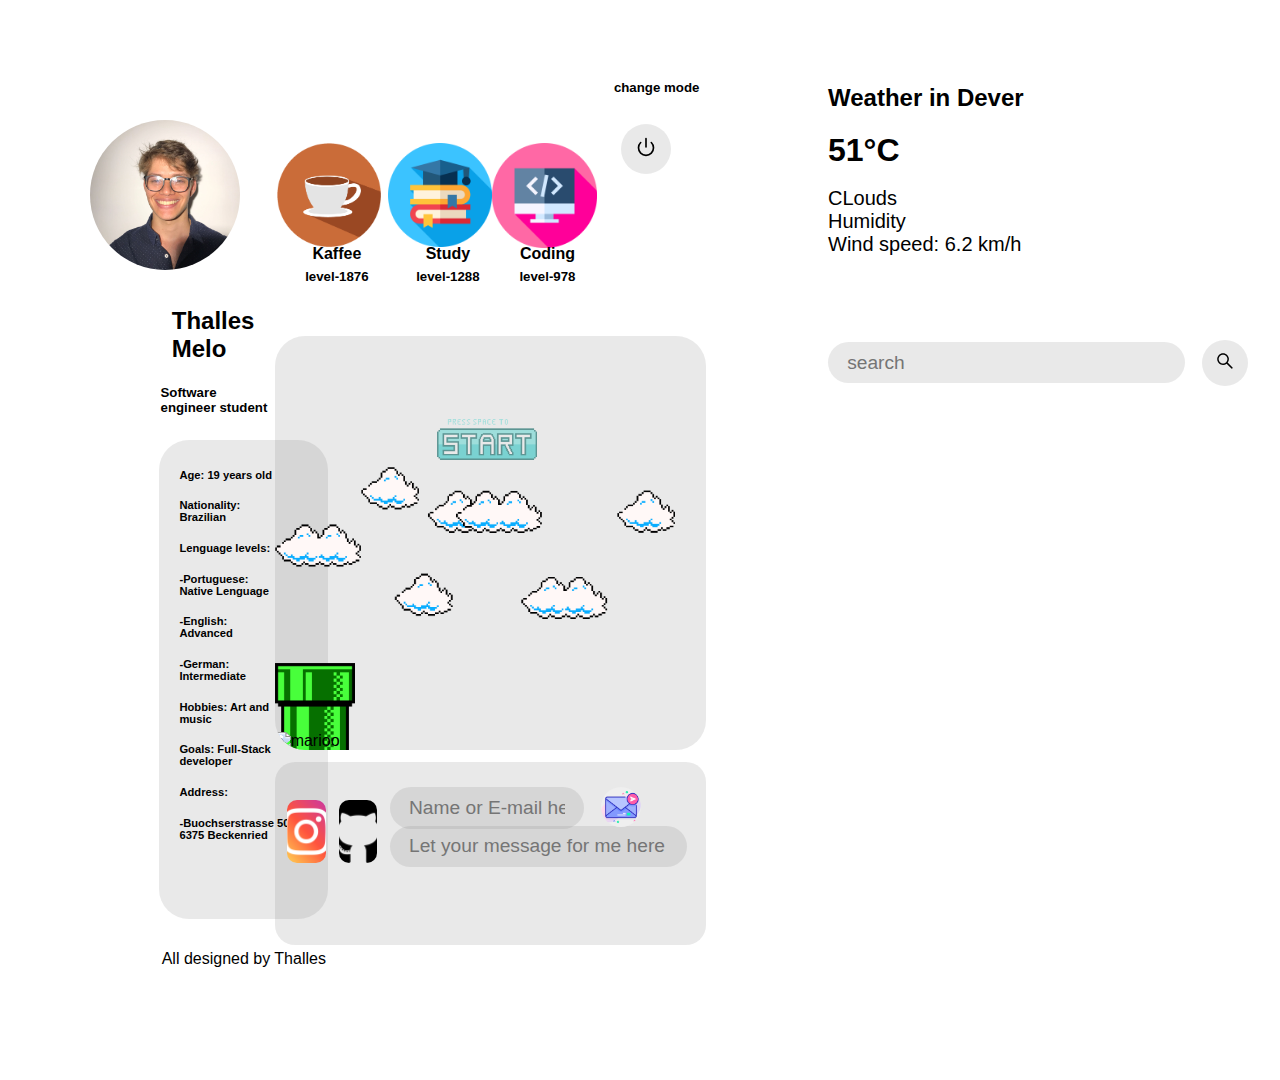
==== commit bf2de77d: "main" ====
--- a/cv.html
+++ b/cv.html
@@ -31,7 +31,7 @@
                         </div>
                     </div>
                     <div class="p-card3" style="display: flex; align-items: center;">
-                        <div class="container" style="margin-right: 0%; margin-left:5%; margin-top: 110%;line-height: 1%; justify-content: center; justify-items: center;">
+                        <div class="container" style="margin-right: 0%; margin-left:5%; margin-top: 135%;line-height: 1%; justify-content: center; justify-items: center;">
                             <h4>Coding</h4>
                             <h5>level-978</h5>
                         </div>
@@ -92,5 +92,5 @@
             </div>
         </div>
     </div>
-
-    +    <div class="o-card"></div>
+</body>--- a/cv.css
+++ b/cv.css
@@ -70,7 +70,21 @@
     width: 40%;
     height: 40%;
     max-width: 420px;
-    margin-top: 5%;
+    margin-top: 2.5%;
+    transition: 0.5s;
+
+}
+.o-card {
+    top: 65%;
+    right: 4%;
+    position: absolute;
+    background-color: #ffffffd0;
+    color: black;
+    padding: 2em;
+    border-radius: 30px;
+    width: 40%;
+    height: 42%;
+    max-width: 420px;
     transition: 0.5s;
 
 }
@@ -486,7 +500,9 @@
     background: none;
     background-color: none;
     border-color: none;
-    color:white
+    color:white;
+    border-radius: 10px;
+
 }
 .insta:hover {
     border-radius: 10px;
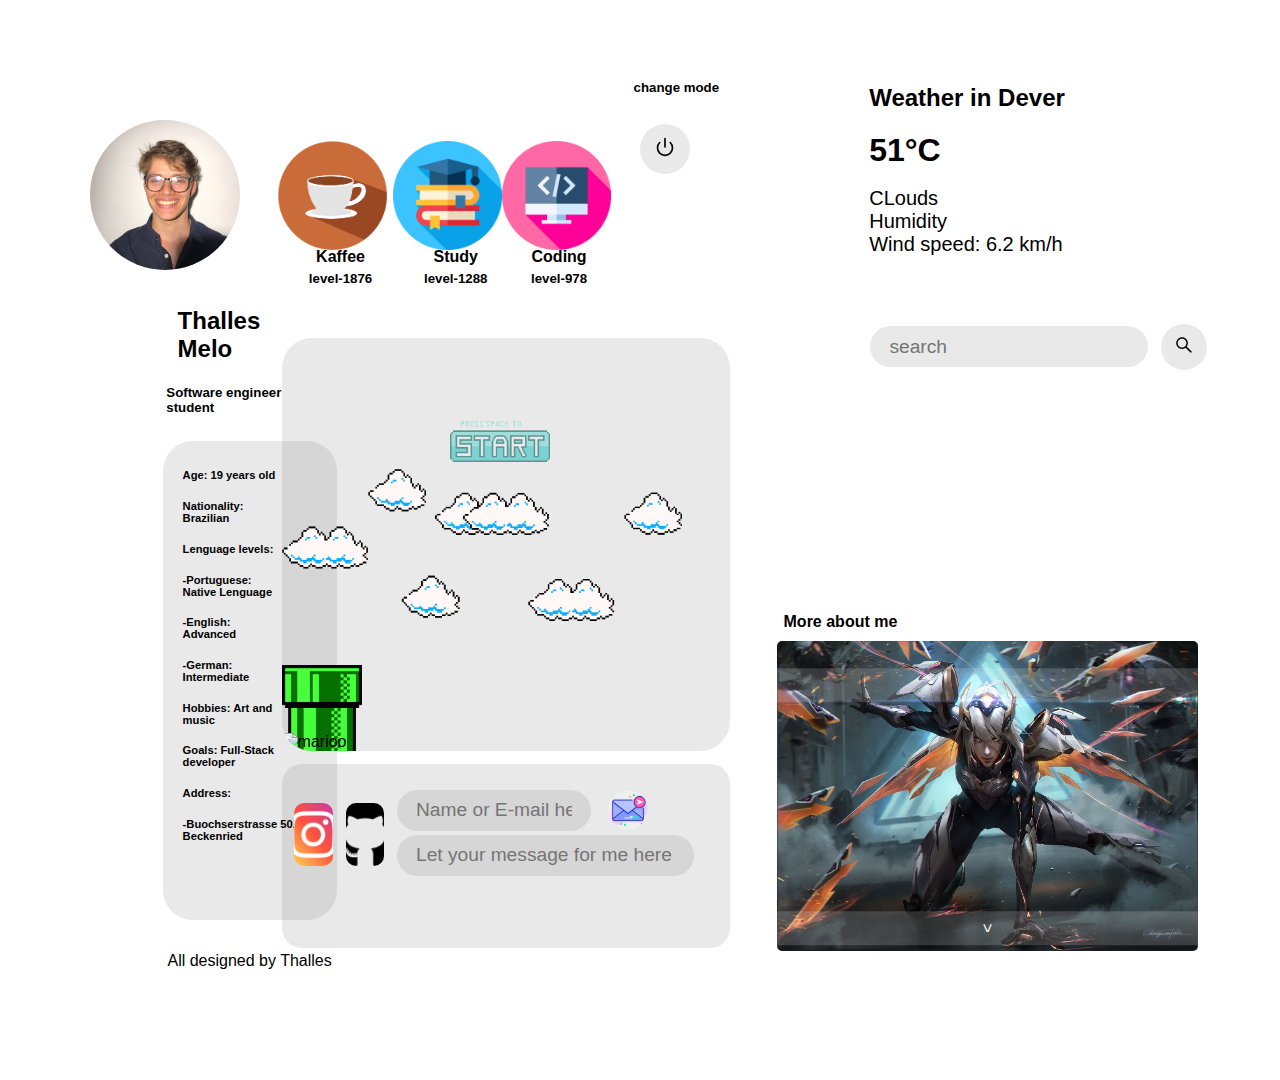
==== commit 548229e6: "main" ====
--- a/cv.html
+++ b/cv.html
@@ -1,12 +1,15 @@
 <!DOCTYPE html>
 <html lang="en">
 <head>
+    
     <meta charset="UTF-8">
     <meta http-equiv="X-UA-Compatible" content="IE=edge">
     <meta name="viewport" content="width=device-width, initial-scale=1.0">
     <title>Document</title>
     <script src="cv.js" defer></script>
     <link rel="stylesheet" href="cv.css">
+    <meta name="viewport" content="width=device-width, initial-scale=1, shrink-to-fit=no">
+
 
 </head>
 <body>
@@ -92,5 +95,25 @@
             </div>
         </div>
     </div>
-    <div class="o-card"></div>
+    <div class="o-card">
+        <h4 style="position: absolute; top: 1.5%; left: 8%;">More about me</h4>
+        <div class="slides">
+            
+            <div class="slide1">
+                <img class="slideImg" src="/delete/Download.jpg" alt="">
+                <button class="firstButton" onclick="slideDown()"> > </button>
+            </div>
+            <div class="slide2">
+                <img class="slideImg" src="/delete/※⁜૱⛓🎞₶₦௹﷼₾₸č↻↯↭↩↰⇙⇋⇆⇎▫▩▣▥▦▧⇴⇻◀▤∵.jpg" alt="">
+                <button class="secondButton" onclick="slideUp()"> > </button>
+            </div>
+            <div class="slide3">
+                <img class="slideImg" src="/delete/Project Irelia Prestige retake , Chengwei Pan.jpg" alt="">
+                <button class="firstButton" onclick="slideDown()"> > </button>
+                <button class="secondButton" onclick="slideUp()"> > </button>
+            </div>
+    </div>
+      <script src="https://code.jquery.com/jquery-3.2.1.slim.min.js" integrity="sha384-KJ3o2DKtIkvYIK3UENzmM7KCkRr/rE9/Qpg6aAZGJwFDMVNA/GpGFF93hXpG5KkN" crossorigin="anonymous"></script>
+      <script src="https://cdn.jsdelivr.net/npm/popper.js@1.12.9/dist/umd/popper.min.js" integrity="sha384-ApNbgh9B+Y1QKtv3Rn7W3mgPxhU9K/ScQsAP7hUibX39j7fakFPskvXusvfa0b4Q" crossorigin="anonymous"></script>
+      <script src="https://cdn.jsdelivr.net/npm/bootstrap@4.0.0/dist/js/bootstrap.min.js" integrity="sha384-JZR6Spejh4U02d8jOt6vLEHfe/JQGiRRSQQxSfFWpi1MquVdAyjUar5+76PVCmYl" crossorigin="anonymous"></script>
 </body>--- a/cv.css
+++ b/cv.css
@@ -48,38 +48,36 @@
     transition: 0.5s;
 
 }
-
-
 .w-card.dark {
     background-color: #000000d0;
     color: white;
-    padding: 2em;
     border-radius: 30px;
-    width: 40%;
-    height: 40%;
-    max-width: 420px;
-    margin-top: 5%;
-    transition: 0.5s;
-
-}
-.w-card {
-    background-color: #ffffffd0;
-    color: black;
-    padding: 2em;
-    border-radius: 30px;
-    width: 40%;
+    width: 26.5%;
     height: 40%;
     max-width: 420px;
     margin-top: 2.5%;
     transition: 0.5s;
-
-}
-.o-card {
+    padding-left: 50px;
+}
+.w-card {
+    background-color: #ffffffd0;
+    color: black;
+    padding: 2em;
+    border-radius: 30px;
+    width: 26.5%;
+    height: 40%;
+    max-width: 420px;
+    margin-top: 2.5%;
+    transition: 0.5s;
+    padding-left: 50px;
+
+}
+.o-card.dark {
     top: 65%;
     right: 4%;
     position: absolute;
-    background-color: #ffffffd0;
-    color: black;
+    background-color: #000000d0;
+    color: white;
     padding: 2em;
     border-radius: 30px;
     width: 40%;
@@ -88,14 +86,11 @@
     transition: 0.5s;
 
 }
-
-
 .w-search {
     display: flex;
     align-items: center;
     justify-content: center;
 }
-
 input.w-search-bar {
     margin-top: 20%;
     border: none;
@@ -192,7 +187,6 @@
         background: #7c7c7c2b;
     }
 }
-
 .p-name:hover {
     transform: scale(1.1);
 }
@@ -216,7 +210,6 @@
     transform: scale(1.1);
 
 }
-
 .p-mess {
     position: absolute;
     border: none;
@@ -229,7 +222,7 @@
     font-size: 120%;
     width: calc(28% - 100px);
     margin-right: 1%;
-    margin-top: 5%;
+    margin-top: 5.5%;
     margin-left: 9%;
     transition: 0.5s;
 
@@ -246,7 +239,7 @@
     font-size: 120%;
     width: calc(28% - 100px);
     margin-right: 1%;
-    margin-top: 5%;
+    margin-top: 5.5%;
     margin-left: 9%;
     transition: 0.5s;
     animation: colors1 0.5s linear;
@@ -266,16 +259,13 @@
     font-size: 120%;
     width: calc(28% - 100px);
     margin-right: 1%;
-    margin-top: 5%;
+    margin-top: 5.5%;
     margin-left: 9%;
     transition: 0.5s;
 }
 .p-mess.dark:hover {
     transform: scale(1.1);
-
-}
-
-
+}
 .w-button {
     margin-top: 20%;
     margin-left: 4%;
@@ -344,9 +334,8 @@
     background-repeat: no-repeat;
     cursor: pointer;
     transition: 0.5s;
-    animation: load-animation 0.5s infinite linear;
-}
-
+    animation: load-animation 0.2s infinite linear;
+}
 .p-card {
     border-radius: 40%;
     color: black;
@@ -364,7 +353,6 @@
 }
 .p-card:hover {
     transform: scale(1.1);
-
 }
 .p-card.dark {
     border-radius: 40%;
@@ -383,8 +371,6 @@
     transform: scale(1.1);
 
 }
-
-
 .p-card2 {
     border-radius: 40%;
     color: black;
@@ -418,7 +404,6 @@
 }
 .p-card2.dark:hover {
 transform: scale(1.1);
-
 }
 .p-card3 {
     border-radius: 40%;
@@ -471,7 +456,6 @@
 .p-icon:hover {
     transform: scale(1.2);
 }
-
 .p-icon2 {
     margin-left: 1%;
     margin-top: 3%;
@@ -489,7 +473,6 @@
 .p-icon2:hover {
     transform: scale(1.2)
 }
-
 .insta {
     justify-content: center;
     align-items: center;
@@ -538,7 +521,6 @@
     height: 5%;
     color:white;
 }
-
 .p-button {
     margin: 00.5em;
     border-radius: 50%;
@@ -570,13 +552,13 @@
 .p-button.dark:hover {
     background: #7c7c7c6b;
 }
-
-
 .w-description {
     font-size: 20px;
-}.w-humidity {
+}
+.w-humidity {
     font-size: 20px;
-}.w-wind {
+}
+.w-wind {
     font-size: 20px;
 }
 .fa {
@@ -586,8 +568,7 @@
     text-align: center;
     text-decoration: none;
     border-radius: 50%;
-  }
-
+}
 #p-image {
     margin-right: 5%;
     justify-self: left;
@@ -599,7 +580,6 @@
 h1.w-temp {
     margin: 0px;
 }
-
 #info {
     transition: 0.5s;
 }
@@ -619,7 +599,6 @@
     margin-top: 8%;
     transition: 0.5s;
 }
-
 .mario {
     width: 130px;
     position: absolute;
@@ -665,7 +644,6 @@
         transform: rotate(360deg);
     }
 }
-
 @keyframes pipe-animation {
     from {
         right: -80px;
@@ -687,4 +665,87 @@
     100% {
         bottom: 0%;
     }
+}
+.o-card {
+    display: flex;
+    top: 65%;
+    right: 4%;
+    position: absolute;
+    background-color: #ffffffd0;
+    color: black;
+    padding: 2em;
+    border-radius: 30px;
+    width: 40%;
+    height: 42%;
+    max-width: 420px;
+    transition: 0.5s;
+    overflow: hidden;
+}
+.slideImg {
+    position: absolute;
+    margin-top: 5%;
+    border-radius: 5px;
+    margin-bottom: 20px;
+    margin-right: 20%;
+    width: 87%;
+    height: 70%;
+
+}
+.slide1 {
+    opacity: 0.0;
+    transition: 0.5s;
+    margin-bottom: 15%;
+}
+.slide2 {
+    opacity: 0.0;
+    transition: 0.5s;
+    margin-bottom: 15%;
+}
+.slide3 {
+    transition: 0.5s;
+    margin-bottom: 15%;
+    align-items: center;
+    align-content: center;
+    justify-content: center;
+    justify-items: center;
+}
+
+.firstButton {
+    color: white;
+    left: 46.5%;
+    top: 20%;
+    position: absolute;
+    width: 7%;
+    height: 115.5%;
+    background: #ffffff2b;
+    border: none;
+    border-radius: 5px;
+    transform: rotate(90deg);
+    text-align:center;
+    font-size: 16px;
+    transition: 0.5s;
+
+}
+.firstButton:hover {
+    background: #bebebe84;
+
+}
+.secondButton {
+    color: white;
+    left: 46.5%;
+    top: -35%;
+    position: absolute;
+    width: 7%;
+    height: 115.5%;
+    background: #ffffff2b;
+    border: none;
+    border-radius: 5px;
+    transform: rotate(-90deg);
+    text-align:center;
+    font-size: 16px;
+    transition: 0.5s;
+}
+.secondButton:hover {
+    background: #bebebe84;
+
 }